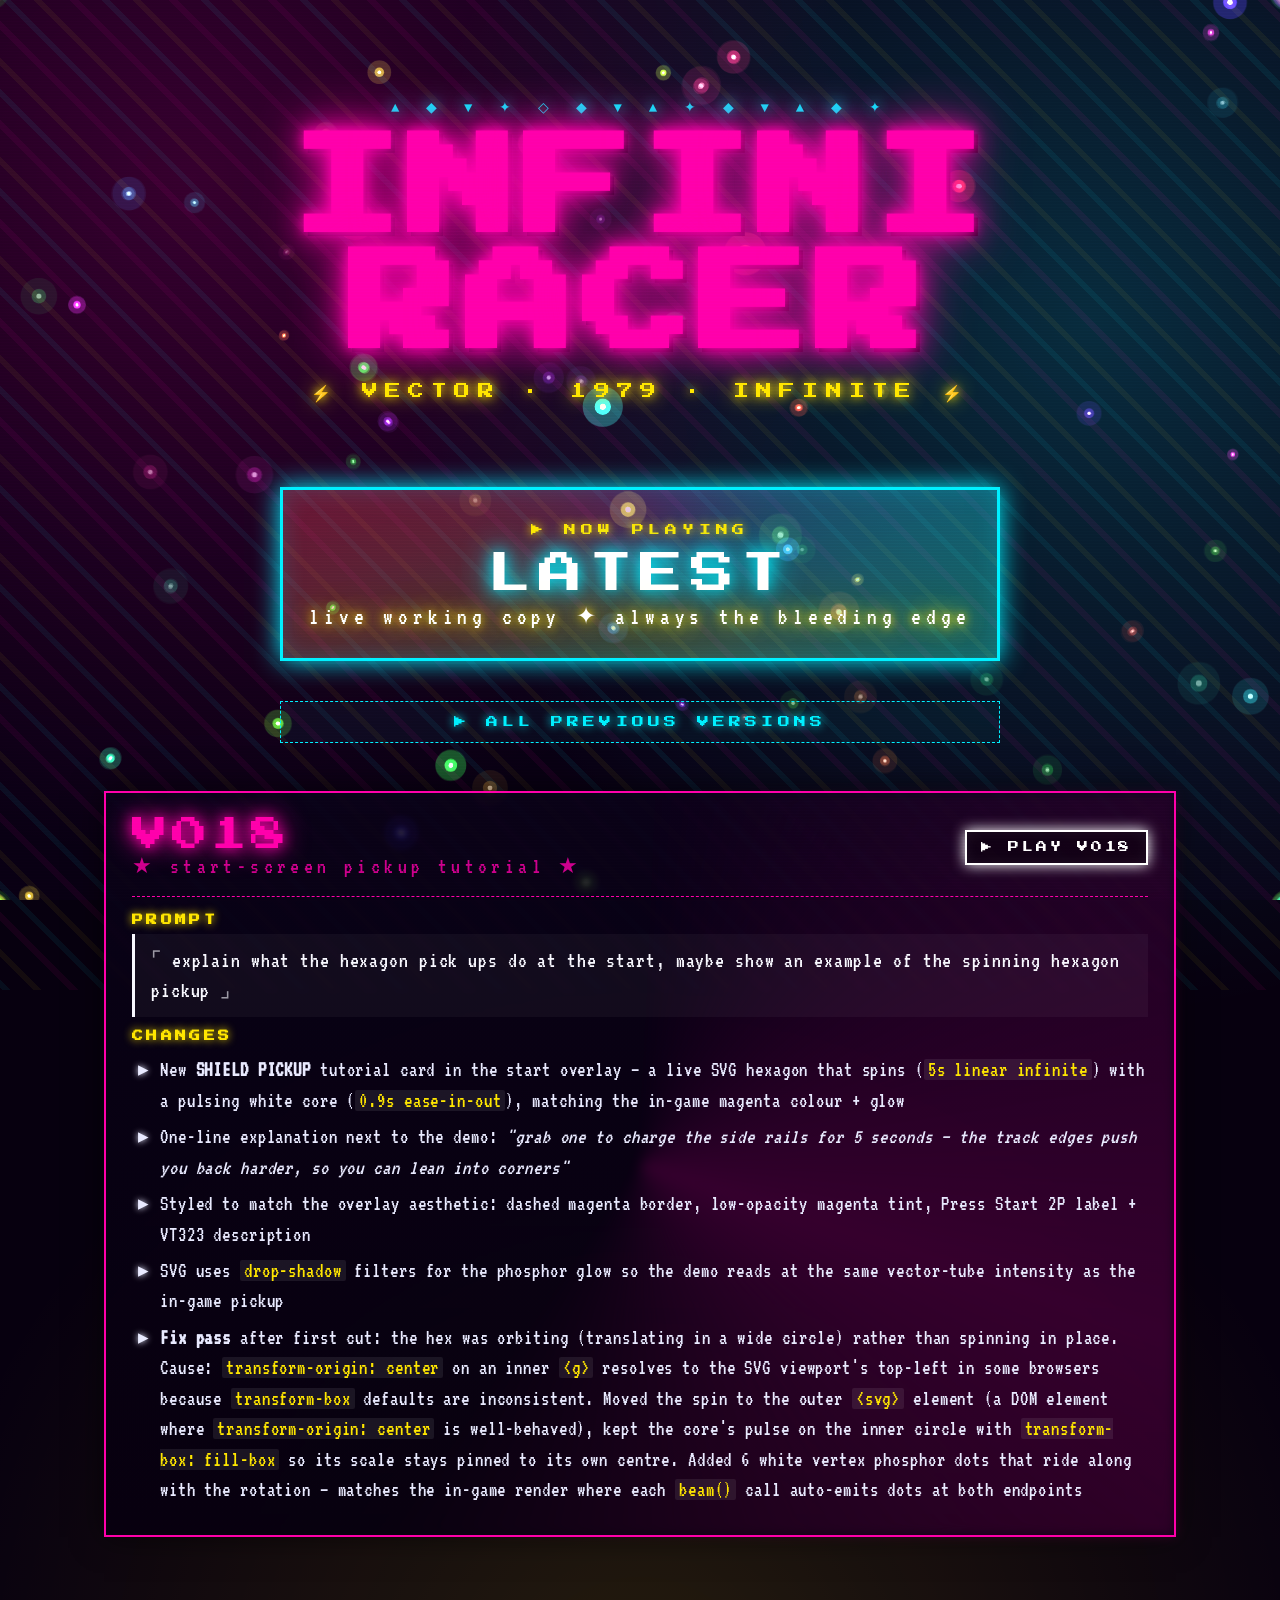
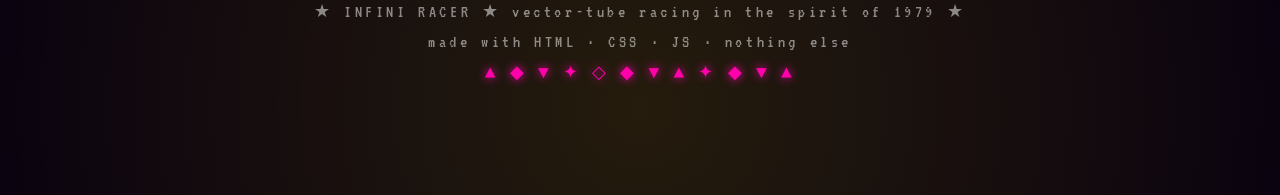
==== index.html @ 8b4a10e9 "v018: shield-pickup tutorial in the start overlay - New SHIELD PICKUP card sits between the controls" ====
<!doctype html>
<html lang="en">
<head>
  <meta charset="utf-8" />
  <meta name="viewport" content="width=device-width,initial-scale=1,viewport-fit=cover" />
  <title>INFINI RACER ✦ HOME</title>
  <link rel="preconnect" href="https://fonts.googleapis.com" />
  <link rel="preconnect" href="https://fonts.gstatic.com" crossorigin />
  <link href="https://fonts.googleapis.com/css2?family=Press+Start+2P&family=VT323&family=Major+Mono+Display&display=swap" rel="stylesheet" />
  <link rel="stylesheet" href="home.css" />
</head>
<body>
  <canvas id="psych"></canvas>

  <main>
    <header class="hero">
      <div class="glyphs">▲ ◆ ▼ ✦ ◇ ◆ ▼ ▲ ✦ ◆ ▼ ▲ ◆ ✦</div>
      <h1 class="title" aria-label="Infini Racer">
        <span class="word"><span style="--i:0">I</span><span style="--i:1">N</span><span style="--i:2">F</span><span style="--i:3">I</span><span style="--i:4">N</span><span style="--i:5">I</span></span>
        <span class="word"><span style="--i:6">R</span><span style="--i:7">A</span><span style="--i:8">C</span><span style="--i:9">E</span><span style="--i:10">R</span></span>
      </h1>
      <p class="subtitle">⚡ VECTOR · 1979 · INFINITE ⚡</p>
    </header>

    <a class="cta-latest" href="latest/">
      <span class="l-tag">▶ NOW PLAYING</span>
      <span class="l-name">LATEST</span>
      <span class="l-sub">live working copy ✦ always the bleeding edge</span>
    </a>

    <a class="all-versions-link" href="versions.html">▶ ALL PREVIOUS VERSIONS</a>

    <section class="versions">

      <!-- v018 (current) -->
      <article class="ver acc-1">
        <div class="ver-header">
          <div>
            <div class="ver-no">V018</div>
            <div class="ver-tag">★ start-screen pickup tutorial ★</div>
          </div>
          <a class="ver-play" href="v018/">▶ PLAY V018</a>
        </div>
        <div class="step">
          <h3>PROMPT</h3>
          <blockquote>explain what the hexagon pick ups do at the start, maybe show an example of the spinning hexagon pickup</blockquote>
          <h3>CHANGES</h3>
          <ul>
            <li>New <strong>SHIELD PICKUP</strong> tutorial card in the start overlay — a live SVG hexagon that spins (<code>5s linear infinite</code>) with a pulsing white core (<code>0.9s ease-in-out</code>), matching the in-game magenta colour + glow</li>
            <li>One-line explanation next to the demo: <em>"grab one to charge the side rails for 5 seconds — the track edges push you back harder, so you can lean into corners"</em></li>
            <li>Styled to match the overlay aesthetic: dashed magenta border, low-opacity magenta tint, Press Start 2P label + VT323 description</li>
            <li>SVG uses <code>drop-shadow</code> filters for the phosphor glow so the demo reads at the same vector-tube intensity as the in-game pickup</li>
            <li><strong>Fix pass</strong> after first cut: the hex was orbiting (translating in a wide circle) rather than spinning in place. Cause: <code>transform-origin: center</code> on an inner <code>&lt;g&gt;</code> resolves to the SVG viewport's top-left in some browsers because <code>transform-box</code> defaults are inconsistent. Moved the spin to the outer <code>&lt;svg&gt;</code> element (a DOM element where <code>transform-origin: center</code> is well-behaved), kept the core's pulse on the inner circle with <code>transform-box: fill-box</code> so its scale stays pinned to its own centre. Added 6 white vertex phosphor dots that ride along with the rotation — matches the in-game render where each <code>beam()</code> call auto-emits dots at both endpoints</li>
          </ul>
        </div>
      </article>

    </section>

    <footer>
      <div>★ INFINI RACER ★ vector-tube racing in the spirit of 1979 ★</div>
      <div>made with HTML &middot; CSS &middot; JS &middot; nothing else</div>
      <div class="neon">▲ ◆ ▼ ✦ ◇ ◆ ▼ ▲ ✦ ◆ ▼ ▲</div>
    </footer>
  </main>

  <script src="home.js" defer></script>
</body>
</html>
---- home.css ----
:root {
  --bg: #07000f;
  --paper: #0a0218;
  --hot1: #ff00aa;
  --hot2: #00f0ff;
  --hot3: #ffe600;
  --hot4: #6cff00;
  --hot5: #ff7700;
}
* { box-sizing: border-box; margin: 0; padding: 0; }
html, body {
  background: var(--bg);
  color: #fff;
  font-family: "VT323", "Courier New", monospace;
  font-size: 22px;
  letter-spacing: 0.04em;
  overflow-x: hidden;
  min-height: 100%;
}
body {
  background:
    radial-gradient(circle at 15% 10%, rgba(255, 0, 170, 0.18), transparent 35%),
    radial-gradient(circle at 85% 18%, rgba(0, 240, 255, 0.18), transparent 38%),
    radial-gradient(circle at 50% 95%, rgba(255, 230, 0, 0.12), transparent 40%),
    var(--bg);
}

/* ── animated psychedelic backdrop ───────────────────────────── */
canvas#psych {
  position: fixed; inset: 0;
  width: 100vw; height: 100vh;
  z-index: 0;
  pointer-events: none;
  mix-blend-mode: screen;
}

/* moving diagonal stripe overlay (Llamasoft-y stripe rave) */
body::before {
  content: "";
  position: fixed; inset: -10vh -10vw;
  pointer-events: none;
  z-index: 1;
  background: repeating-linear-gradient(
    45deg,
    rgba(255, 0, 170, 0.06) 0 6px,
    transparent 6px 22px,
    rgba(0, 240, 255, 0.06) 22px 28px,
    transparent 28px 44px,
    rgba(255, 230, 0, 0.05) 44px 50px,
    transparent 50px 70px
  );
  animation: scroll-stripes 16s linear infinite;
  mix-blend-mode: screen;
  filter: blur(0.4px);
}
/* CRT scanlines on top of everything (subtle) */
body::after {
  content: "";
  position: fixed; inset: 0;
  pointer-events: none;
  z-index: 90;
  background: repeating-linear-gradient(
    to bottom,
    rgba(255, 255, 255, 0.04) 0 1px,
    transparent 1px 3px
  );
  mix-blend-mode: overlay;
}

@keyframes scroll-stripes {
  from { transform: translate(0, 0); }
  to   { transform: translate(-220px, 220px); }
}

main {
  position: relative;
  z-index: 5;
  padding: 5vh 5vw 12vh;
  max-width: 1200px;
  margin: 0 auto;
}

/* ── HERO ────────────────────────────────────────────────────── */
.hero { text-align: center; padding: 6vh 0 4vh; position: relative; }

.glyphs {
  font-family: "Major Mono Display", monospace;
  letter-spacing: 0.6em;
  font-size: 14px;
  color: var(--hot2);
  text-shadow: 0 0 14px var(--hot2), 0 0 28px var(--hot2);
  animation: hue-cycle 6s linear infinite;
  margin-bottom: 18px;
}

h1.title {
  font-family: "Press Start 2P", monospace;
  font-size: clamp(34px, 9vw, 110px);
  line-height: 1.05;
  letter-spacing: 0.06em;
  margin: 0 auto;
}
/* Each word on its own line. */
h1.title .word {
  display: block;
}
h1.title span[style] {
  display: inline-block;
  color: var(--hot1);
  text-shadow:
    0 0 12px currentColor,
    0 0 28px currentColor,
    0 0 56px currentColor,
    4px 4px 0 #001;
  animation:
    hue-cycle 4s linear infinite,
    bob 1.6s ease-in-out infinite;
  animation-delay:
    calc(var(--i, 0) * -0.18s),
    calc(var(--i, 0) * -0.10s);
}

@keyframes hue-cycle {
  to { filter: hue-rotate(360deg); }
}
@keyframes bob {
  0%, 100% { transform: translateY(0) rotate(0); }
  50%      { transform: translateY(-8px) rotate(-1.2deg); }
}

.subtitle {
  margin-top: 18px;
  font-family: "Press Start 2P", monospace;
  font-size: clamp(11px, 1.6vw, 16px);
  letter-spacing: 0.45em;
  color: var(--hot3);
  text-shadow: 0 0 10px var(--hot3), 0 0 20px var(--hot3);
  animation: pulse 1.6s ease-in-out infinite;
}
@keyframes pulse {
  0%, 100% { opacity: 0.55; }
  50%      { opacity: 1; }
}

/* ── LATEST CTA ──────────────────────────────────────────────── */
.cta-latest {
  display: block;
  max-width: 720px;
  margin: 48px auto 40px;
  padding: 28px 24px;
  text-align: center;
  text-decoration: none;
  color: #fff;
  border: 3px solid var(--hot2);
  box-shadow:
    0 0 24px var(--hot2),
    inset 0 0 24px rgba(0, 240, 255, 0.18);
  background:
    linear-gradient(135deg, rgba(255, 0, 170, 0.18), rgba(0, 240, 255, 0.18));
  position: relative;
  overflow: hidden;
  transition: transform 0.18s ease;
}
.cta-latest:hover { transform: translateY(-3px) scale(1.01); }
.cta-latest::before {
  content: "";
  position: absolute; inset: -50%;
  background: conic-gradient(from 0deg,
    var(--hot1), var(--hot2), var(--hot3), var(--hot4), var(--hot5), var(--hot1));
  opacity: 0.20;
  filter: blur(40px);
  animation: spin 12s linear infinite;
  z-index: -1;
}
@keyframes spin { to { transform: rotate(360deg); } }
.cta-latest .l-tag {
  font-family: "Press Start 2P", monospace;
  font-size: 12px;
  letter-spacing: 0.4em;
  color: var(--hot3);
  text-shadow: 0 0 10px var(--hot3);
}
.cta-latest .l-name {
  display: block;
  font-family: "Press Start 2P", monospace;
  font-size: clamp(22px, 4vw, 44px);
  letter-spacing: 0.15em;
  margin: 12px 0 6px;
  color: #fff;
  text-shadow: 0 0 16px var(--hot2), 0 0 32px var(--hot2);
}
.cta-latest .l-sub {
  font-family: "VT323", monospace;
  font-size: 24px;
  color: #ffffff;
  text-shadow:
    0 0 10px var(--hot3),
    0 0 22px var(--hot3),
    0 0 36px rgba(255, 230, 0, 0.6);
  letter-spacing: 0.2em;
}

/* Secondary "all versions" / "back" link below the CTA. */
.all-versions-link {
  display: block;
  max-width: 720px;
  margin: 0 auto 48px;
  padding: 14px 18px;
  text-align: center;
  text-decoration: none;
  font-family: "Press Start 2P", monospace;
  font-size: 12px;
  letter-spacing: 0.35em;
  color: var(--hot2);
  border: 1px dashed currentColor;
  text-shadow: 0 0 10px currentColor;
  background: rgba(0, 240, 255, 0.04);
  transition: transform 0.18s ease, background 0.18s ease;
}
.all-versions-link:hover {
  transform: translateY(-2px);
  background: rgba(0, 240, 255, 0.10);
}

/* ── VERSIONS GRID ───────────────────────────────────────────── */
.versions {
  display: flex;
  flex-direction: column;
  gap: 28px;
}

article.ver {
  position: relative;
  padding: 24px 26px 26px;
  border: 2px solid;
  background: linear-gradient(180deg, rgba(10, 2, 24, 0.85), rgba(7, 0, 15, 0.92));
  backdrop-filter: blur(2px);
  box-shadow: 0 0 30px rgba(0, 0, 0, 0.6);
}
article.ver::before {
  content: "";
  position: absolute; inset: -2px;
  pointer-events: none;
  background: conic-gradient(from 0deg, transparent, currentColor, transparent 60%);
  opacity: 0.18;
  animation: spin 10s linear infinite;
  z-index: -1;
  filter: blur(6px);
}

.ver-header {
  display: flex;
  align-items: baseline;
  justify-content: space-between;
  gap: 20px;
  flex-wrap: wrap;
  padding-bottom: 18px;
  border-bottom: 1px dashed currentColor;
  margin-bottom: 18px;
}
.ver-no {
  font-family: "Press Start 2P", monospace;
  font-size: clamp(22px, 3.6vw, 36px);
  letter-spacing: 0.1em;
  text-shadow: 0 0 14px currentColor, 0 0 28px currentColor;
}
.ver-tag {
  font-family: "VT323", monospace;
  font-size: 22px;
  letter-spacing: 0.2em;
  opacity: 0.8;
}
.ver-play {
  font-family: "Press Start 2P", monospace;
  font-size: 11px;
  padding: 10px 14px;
  letter-spacing: 0.25em;
  text-decoration: none;
  color: #fff;
  border: 2px solid currentColor;
  background: rgba(0, 0, 0, 0.4);
  box-shadow: 0 0 14px currentColor, inset 0 0 14px rgba(255, 255, 255, 0.06);
  transition: transform 0.15s ease;
}
.ver-play:hover {
  transform: translate(-2px, -2px);
  background: rgba(255, 255, 255, 0.08);
}

.step h3 {
  font-family: "Press Start 2P", monospace;
  font-size: 11px;
  letter-spacing: 0.3em;
  margin: 14px 0 8px;
  color: var(--hot3);
  text-shadow: 0 0 8px var(--hot3);
}
.step blockquote {
  font-family: "VT323", monospace;
  font-size: 22px;
  line-height: 1.35;
  padding: 12px 16px;
  border-left: 3px solid currentColor;
  background: rgba(255, 255, 255, 0.04);
  color: #f8f8ff;
  white-space: pre-wrap;
}
.step blockquote::before { content: "⌜ "; opacity: 0.6; }
.step blockquote::after  { content: " ⌟"; opacity: 0.6; }

.step ul {
  margin-top: 10px;
  padding-left: 0;
  list-style: none;
}
.step ul li {
  font-family: "VT323", monospace;
  font-size: 21px;
  line-height: 1.45;
  padding: 3px 0 3px 28px;
  position: relative;
  color: #e9eaff;
}
.step ul li::before {
  content: "▸";
  position: absolute;
  left: 6px;
  color: currentColor;
  text-shadow: 0 0 6px currentColor;
}
.step ul li code {
  font-family: "VT323", monospace;
  background: rgba(255, 255, 255, 0.08);
  padding: 0 4px;
  border-radius: 2px;
  color: var(--hot3);
}

/* alternating accent palettes per card */
.acc-1 { color: var(--hot1); }
.acc-2 { color: var(--hot2); }
.acc-3 { color: var(--hot3); }
.acc-4 { color: var(--hot4); }
.acc-5 { color: var(--hot5); }

/* ── FOOTER ──────────────────────────────────────────────────── */
footer {
  margin-top: 60px;
  text-align: center;
  font-family: "VT323", monospace;
  font-size: 18px;
  color: rgba(255, 255, 255, 0.5);
  letter-spacing: 0.2em;
  line-height: 1.7;
}
footer .neon { color: var(--hot1); text-shadow: 0 0 10px var(--hot1); }
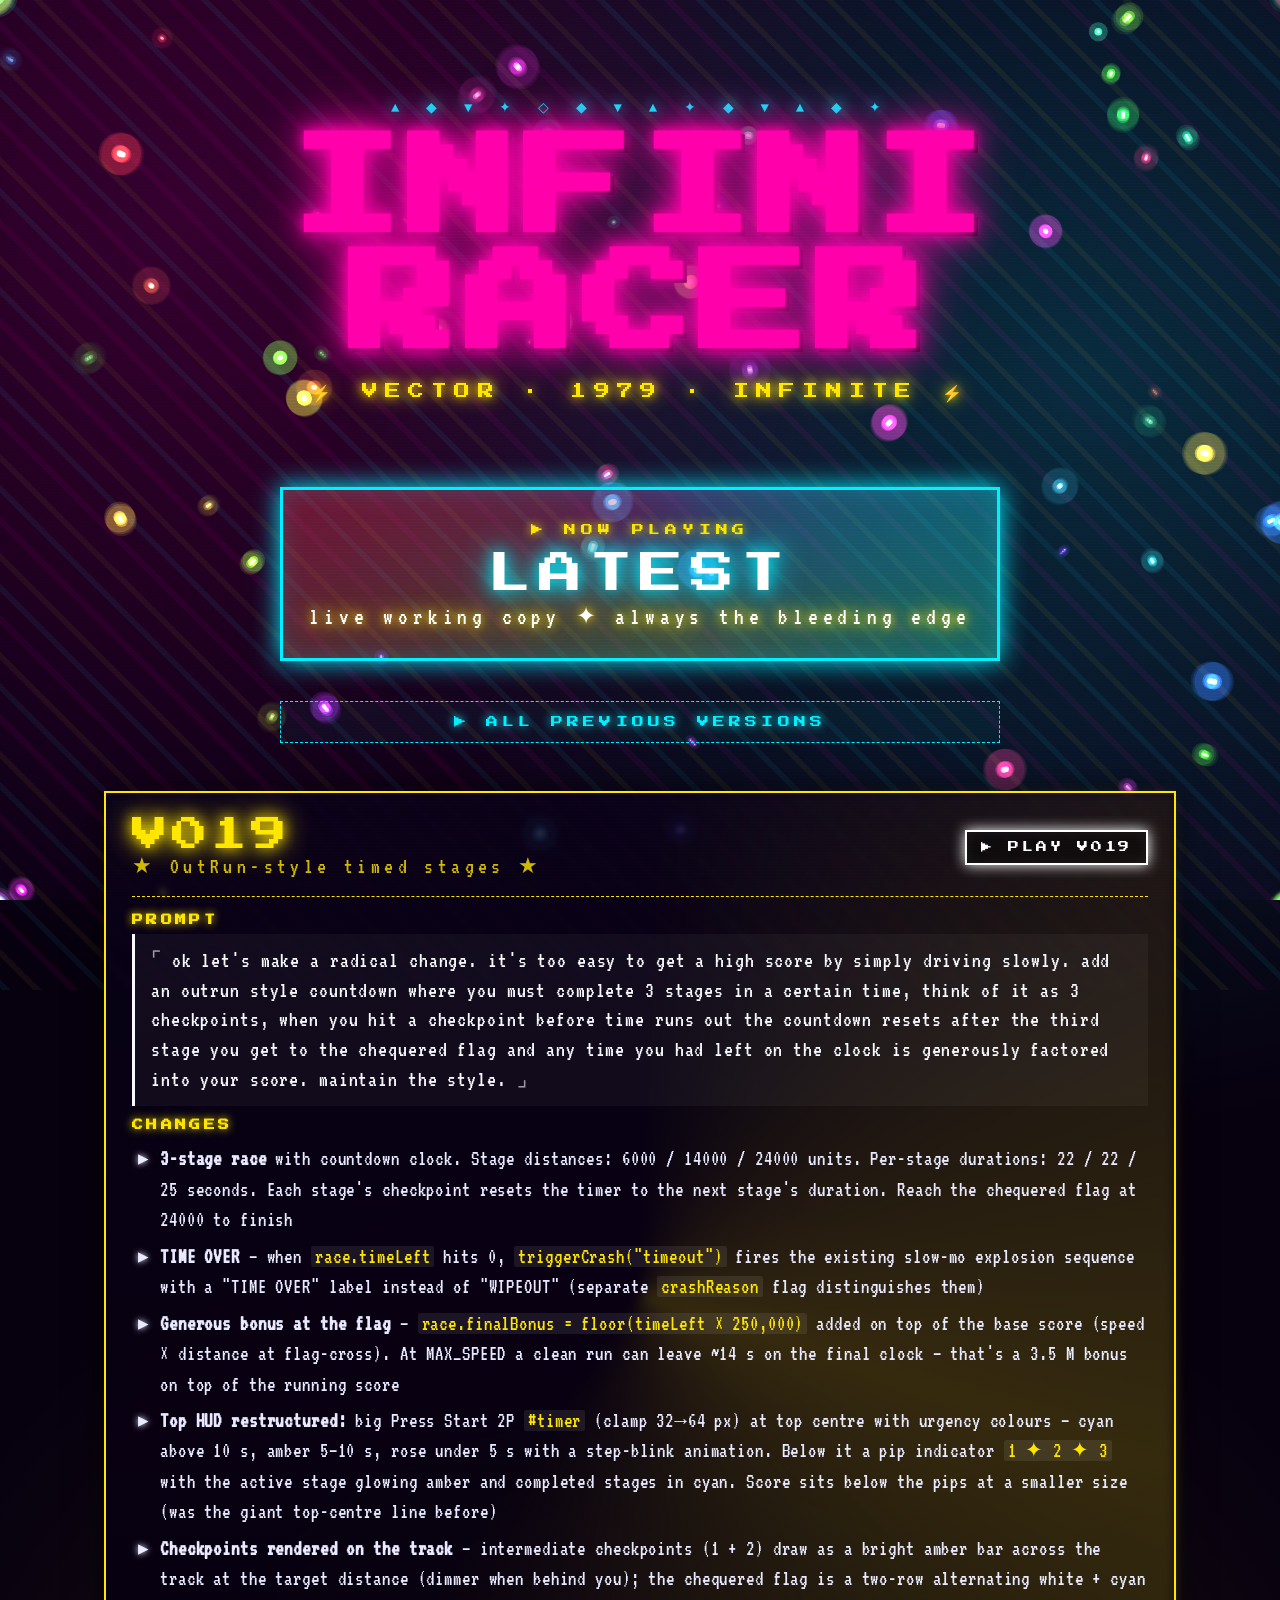
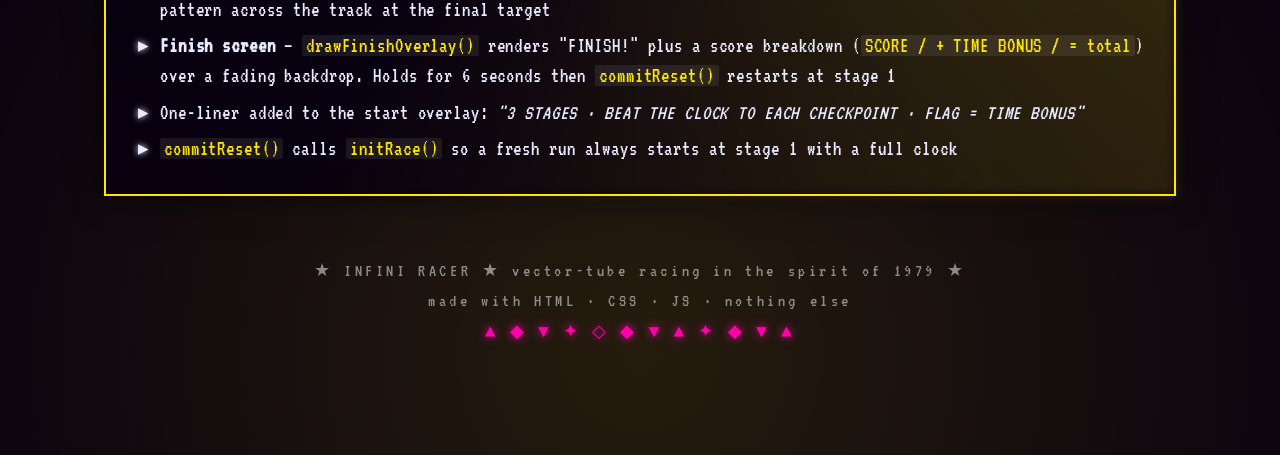
==== commit 17a3eb8f: "v019: OutRun-style 3-stage race with countdown + time bonus - 3-stage race. Stage distances 6000 / 1" ====
--- a/index.html
+++ b/index.html
@@ -32,25 +32,28 @@
 
     <section class="versions">
 
-      <!-- v018 (current) -->
-      <article class="ver acc-1">
+      <!-- v019 (current) -->
+      <article class="ver acc-3">
         <div class="ver-header">
           <div>
-            <div class="ver-no">V018</div>
-            <div class="ver-tag">★ start-screen pickup tutorial ★</div>
+            <div class="ver-no">V019</div>
+            <div class="ver-tag">★ OutRun-style timed stages ★</div>
           </div>
-          <a class="ver-play" href="v018/">▶ PLAY V018</a>
+          <a class="ver-play" href="v019/">▶ PLAY V019</a>
         </div>
         <div class="step">
           <h3>PROMPT</h3>
-          <blockquote>explain what the hexagon pick ups do at the start, maybe show an example of the spinning hexagon pickup</blockquote>
+          <blockquote>ok let's make a radical change. it's too easy to get a high score by simply driving slowly. add an outrun style countdown where you must complete 3 stages in a certain time, think of it as 3 checkpoints, when you hit a checkpoint before time runs out the countdown resets after the third stage you get to the chequered flag and any time you had left on the clock is generously factored into your score. maintain the style.</blockquote>
           <h3>CHANGES</h3>
           <ul>
-            <li>New <strong>SHIELD PICKUP</strong> tutorial card in the start overlay — a live SVG hexagon that spins (<code>5s linear infinite</code>) with a pulsing white core (<code>0.9s ease-in-out</code>), matching the in-game magenta colour + glow</li>
-            <li>One-line explanation next to the demo: <em>"grab one to charge the side rails for 5 seconds — the track edges push you back harder, so you can lean into corners"</em></li>
-            <li>Styled to match the overlay aesthetic: dashed magenta border, low-opacity magenta tint, Press Start 2P label + VT323 description</li>
-            <li>SVG uses <code>drop-shadow</code> filters for the phosphor glow so the demo reads at the same vector-tube intensity as the in-game pickup</li>
-            <li><strong>Fix pass</strong> after first cut: the hex was orbiting (translating in a wide circle) rather than spinning in place. Cause: <code>transform-origin: center</code> on an inner <code>&lt;g&gt;</code> resolves to the SVG viewport's top-left in some browsers because <code>transform-box</code> defaults are inconsistent. Moved the spin to the outer <code>&lt;svg&gt;</code> element (a DOM element where <code>transform-origin: center</code> is well-behaved), kept the core's pulse on the inner circle with <code>transform-box: fill-box</code> so its scale stays pinned to its own centre. Added 6 white vertex phosphor dots that ride along with the rotation — matches the in-game render where each <code>beam()</code> call auto-emits dots at both endpoints</li>
+            <li><strong>3-stage race</strong> with countdown clock. Stage distances: 6000 / 14000 / 24000 units. Per-stage durations: 22 / 22 / 25 seconds. Each stage's checkpoint resets the timer to the next stage's duration. Reach the chequered flag at 24000 to finish</li>
+            <li><strong>TIME OVER</strong> — when <code>race.timeLeft</code> hits 0, <code>triggerCrash("timeout")</code> fires the existing slow-mo explosion sequence with a "TIME OVER" label instead of "WIPEOUT" (separate <code>crashReason</code> flag distinguishes them)</li>
+            <li><strong>Generous bonus at the flag</strong> — <code>race.finalBonus = floor(timeLeft × 250,000)</code> added on top of the base score (speed × distance at flag-cross). At MAX_SPEED a clean run can leave ~14 s on the final clock — that's a 3.5 M bonus on top of the running score</li>
+            <li><strong>Top HUD restructured:</strong> big Press Start 2P <code>#timer</code> (clamp 32→64 px) at top centre with urgency colours — cyan above 10 s, amber 5–10 s, rose under 5 s with a step-blink animation. Below it a pip indicator <code>1 ✦ 2 ✦ 3</code> with the active stage glowing amber and completed stages in cyan. Score sits below the pips at a smaller size (was the giant top-centre line before)</li>
+            <li><strong>Checkpoints rendered on the track</strong> — intermediate checkpoints (1 + 2) draw as a bright amber bar across the track at the target distance (dimmer when behind you); the chequered flag is a two-row alternating white + cyan pattern across the track at the final target</li>
+            <li><strong>Finish screen</strong> — <code>drawFinishOverlay()</code> renders "FINISH!" plus a score breakdown (<code>SCORE / + TIME BONUS / = total</code>) over a fading backdrop. Holds for 6 seconds then <code>commitReset()</code> restarts at stage 1</li>
+            <li>One-liner added to the start overlay: <em>"3 STAGES · BEAT THE CLOCK TO EACH CHECKPOINT · FLAG = TIME BONUS"</em></li>
+            <li><code>commitReset()</code> calls <code>initRace()</code> so a fresh run always starts at stage 1 with a full clock</li>
           </ul>
         </div>
       </article>
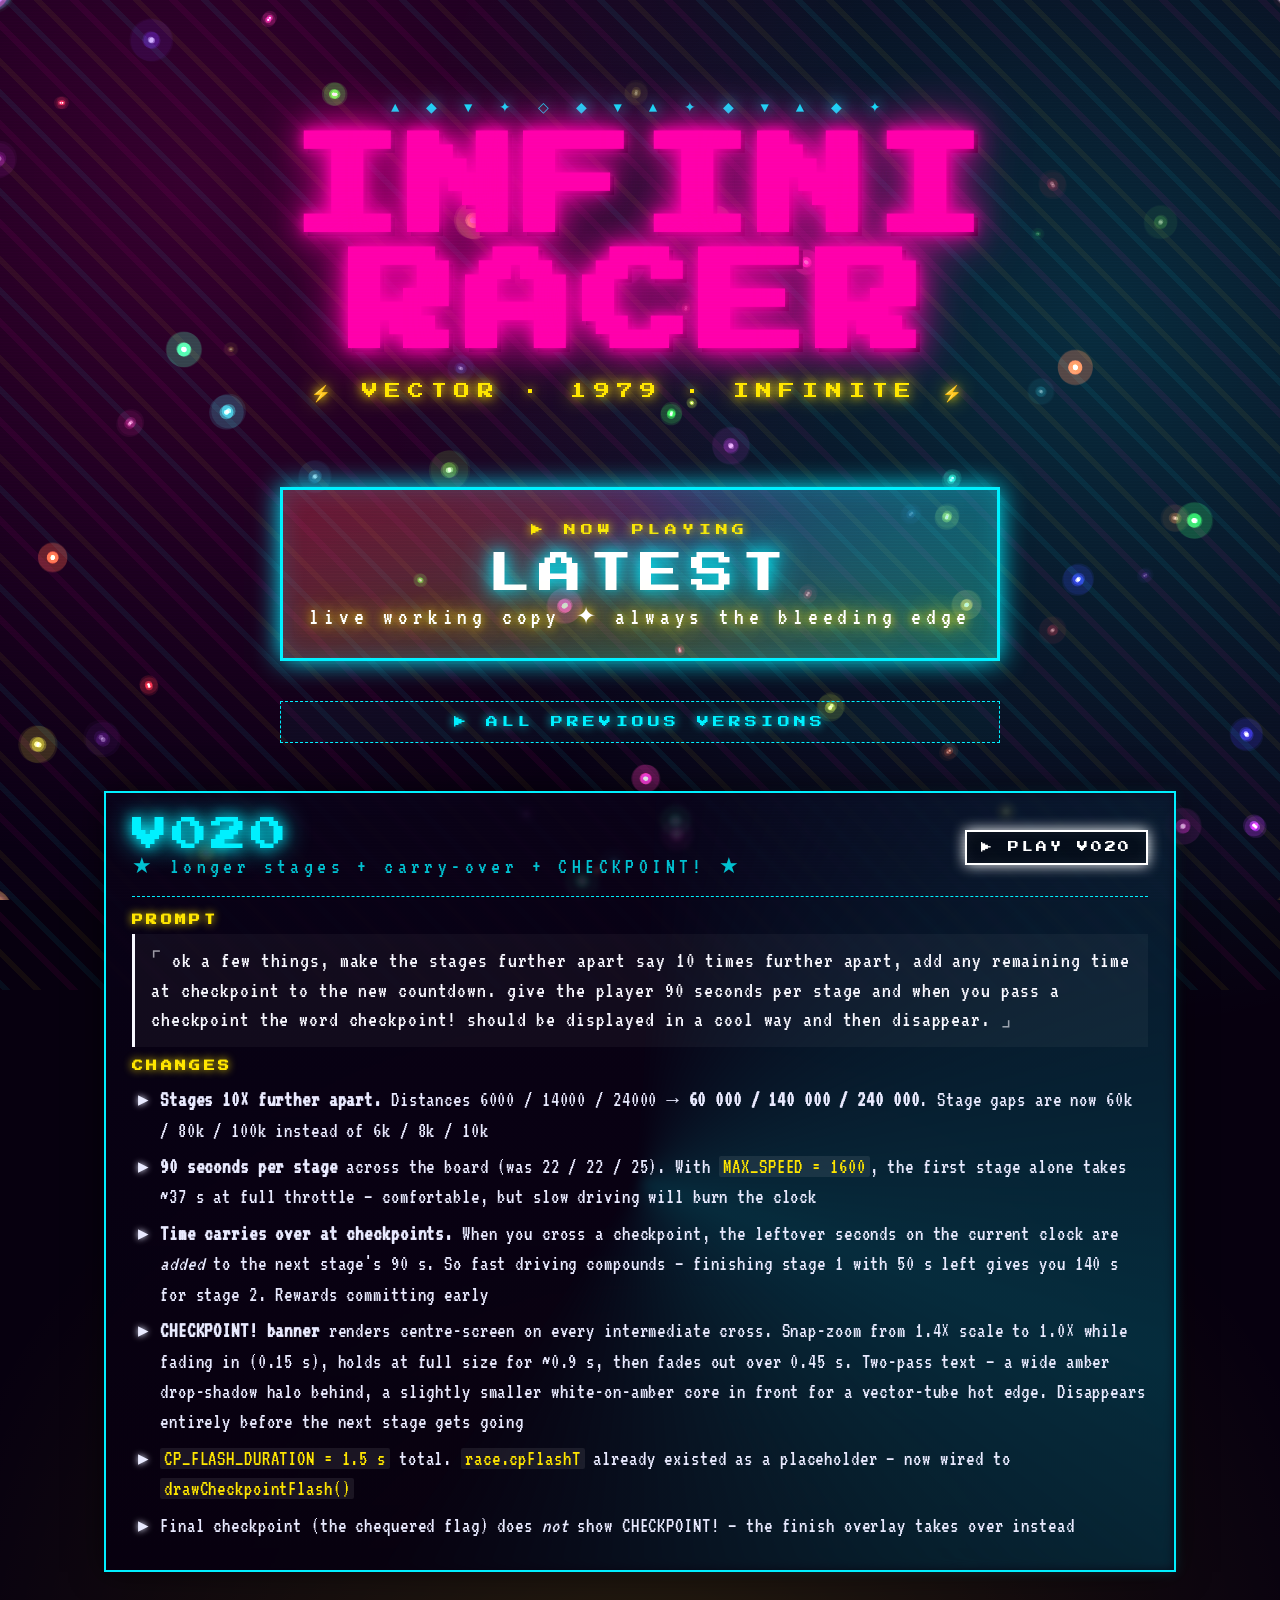
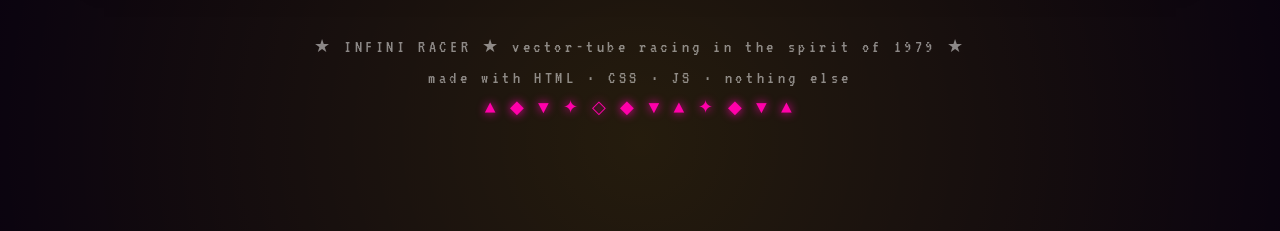
==== commit f62a8d80: "v020: longer stages + checkpoint carry-over + CHECKPOINT! banner - Stage distances 10x further apart" ====
--- a/index.html
+++ b/index.html
@@ -32,28 +32,26 @@
 
     <section class="versions">
 
-      <!-- v019 (current) -->
-      <article class="ver acc-3">
+      <!-- v020 (current) -->
+      <article class="ver acc-2">
         <div class="ver-header">
           <div>
-            <div class="ver-no">V019</div>
-            <div class="ver-tag">★ OutRun-style timed stages ★</div>
+            <div class="ver-no">V020</div>
+            <div class="ver-tag">★ longer stages + carry-over + CHECKPOINT! ★</div>
           </div>
-          <a class="ver-play" href="v019/">▶ PLAY V019</a>
+          <a class="ver-play" href="v020/">▶ PLAY V020</a>
         </div>
         <div class="step">
           <h3>PROMPT</h3>
-          <blockquote>ok let's make a radical change. it's too easy to get a high score by simply driving slowly. add an outrun style countdown where you must complete 3 stages in a certain time, think of it as 3 checkpoints, when you hit a checkpoint before time runs out the countdown resets after the third stage you get to the chequered flag and any time you had left on the clock is generously factored into your score. maintain the style.</blockquote>
+          <blockquote>ok a few things, make the stages further apart say 10 times further apart, add any remaining time at checkpoint to the new countdown. give the player 90 seconds per stage and when you pass a checkpoint the word checkpoint! should be displayed in a cool way and then disappear.</blockquote>
           <h3>CHANGES</h3>
           <ul>
-            <li><strong>3-stage race</strong> with countdown clock. Stage distances: 6000 / 14000 / 24000 units. Per-stage durations: 22 / 22 / 25 seconds. Each stage's checkpoint resets the timer to the next stage's duration. Reach the chequered flag at 24000 to finish</li>
-            <li><strong>TIME OVER</strong> — when <code>race.timeLeft</code> hits 0, <code>triggerCrash("timeout")</code> fires the existing slow-mo explosion sequence with a "TIME OVER" label instead of "WIPEOUT" (separate <code>crashReason</code> flag distinguishes them)</li>
-            <li><strong>Generous bonus at the flag</strong> — <code>race.finalBonus = floor(timeLeft × 250,000)</code> added on top of the base score (speed × distance at flag-cross). At MAX_SPEED a clean run can leave ~14 s on the final clock — that's a 3.5 M bonus on top of the running score</li>
-            <li><strong>Top HUD restructured:</strong> big Press Start 2P <code>#timer</code> (clamp 32→64 px) at top centre with urgency colours — cyan above 10 s, amber 5–10 s, rose under 5 s with a step-blink animation. Below it a pip indicator <code>1 ✦ 2 ✦ 3</code> with the active stage glowing amber and completed stages in cyan. Score sits below the pips at a smaller size (was the giant top-centre line before)</li>
-            <li><strong>Checkpoints rendered on the track</strong> — intermediate checkpoints (1 + 2) draw as a bright amber bar across the track at the target distance (dimmer when behind you); the chequered flag is a two-row alternating white + cyan pattern across the track at the final target</li>
-            <li><strong>Finish screen</strong> — <code>drawFinishOverlay()</code> renders "FINISH!" plus a score breakdown (<code>SCORE / + TIME BONUS / = total</code>) over a fading backdrop. Holds for 6 seconds then <code>commitReset()</code> restarts at stage 1</li>
-            <li>One-liner added to the start overlay: <em>"3 STAGES · BEAT THE CLOCK TO EACH CHECKPOINT · FLAG = TIME BONUS"</em></li>
-            <li><code>commitReset()</code> calls <code>initRace()</code> so a fresh run always starts at stage 1 with a full clock</li>
+            <li><strong>Stages 10× further apart.</strong> Distances 6000 / 14000 / 24000 → <strong>60 000 / 140 000 / 240 000</strong>. Stage gaps are now 60k / 80k / 100k instead of 6k / 8k / 10k</li>
+            <li><strong>90 seconds per stage</strong> across the board (was 22 / 22 / 25). With <code>MAX_SPEED = 1600</code>, the first stage alone takes ~37 s at full throttle — comfortable, but slow driving will burn the clock</li>
+            <li><strong>Time carries over at checkpoints.</strong> When you cross a checkpoint, the leftover seconds on the current clock are <em>added</em> to the next stage's 90 s. So fast driving compounds — finishing stage 1 with 50 s left gives you 140 s for stage 2. Rewards committing early</li>
+            <li><strong>CHECKPOINT! banner</strong> renders centre-screen on every intermediate cross. Snap-zoom from 1.4× scale to 1.0× while fading in (0.15 s), holds at full size for ~0.9 s, then fades out over 0.45 s. Two-pass text — a wide amber drop-shadow halo behind, a slightly smaller white-on-amber core in front for a vector-tube hot edge. Disappears entirely before the next stage gets going</li>
+            <li><code>CP_FLASH_DURATION = 1.5 s</code> total. <code>race.cpFlashT</code> already existed as a placeholder — now wired to <code>drawCheckpointFlash()</code></li>
+            <li>Final checkpoint (the chequered flag) does <em>not</em> show CHECKPOINT! — the finish overlay takes over instead</li>
           </ul>
         </div>
       </article>
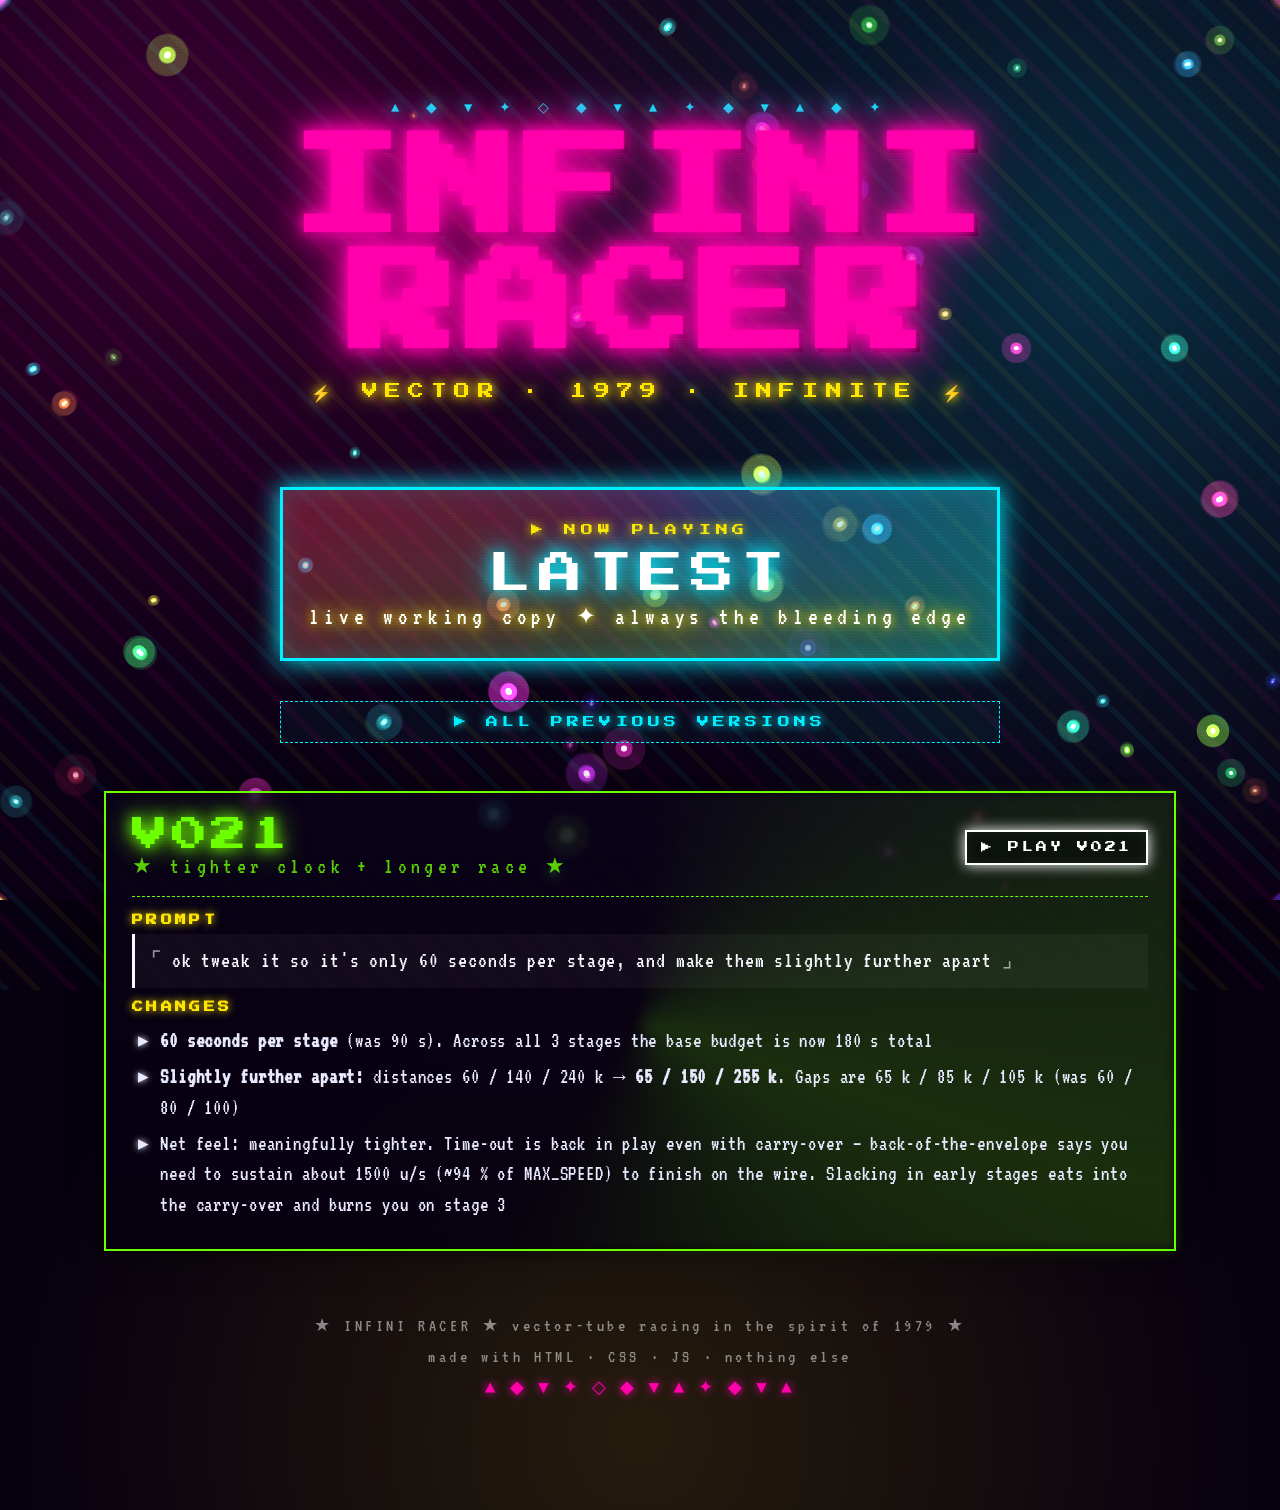
==== commit 1aa49c2b: "v021: tighter clock (60s/stage) + slightly longer race - Per-stage duration 90s -> 60s. Base budget " ====
--- a/index.html
+++ b/index.html
@@ -32,26 +32,23 @@
 
     <section class="versions">
 
-      <!-- v020 (current) -->
-      <article class="ver acc-2">
+      <!-- v021 (current) -->
+      <article class="ver acc-4">
         <div class="ver-header">
           <div>
-            <div class="ver-no">V020</div>
-            <div class="ver-tag">★ longer stages + carry-over + CHECKPOINT! ★</div>
+            <div class="ver-no">V021</div>
+            <div class="ver-tag">★ tighter clock + longer race ★</div>
           </div>
-          <a class="ver-play" href="v020/">▶ PLAY V020</a>
+          <a class="ver-play" href="v021/">▶ PLAY V021</a>
         </div>
         <div class="step">
           <h3>PROMPT</h3>
-          <blockquote>ok a few things, make the stages further apart say 10 times further apart, add any remaining time at checkpoint to the new countdown. give the player 90 seconds per stage and when you pass a checkpoint the word checkpoint! should be displayed in a cool way and then disappear.</blockquote>
+          <blockquote>ok tweak it so it's only 60 seconds per stage, and make them slightly further apart</blockquote>
           <h3>CHANGES</h3>
           <ul>
-            <li><strong>Stages 10× further apart.</strong> Distances 6000 / 14000 / 24000 → <strong>60 000 / 140 000 / 240 000</strong>. Stage gaps are now 60k / 80k / 100k instead of 6k / 8k / 10k</li>
-            <li><strong>90 seconds per stage</strong> across the board (was 22 / 22 / 25). With <code>MAX_SPEED = 1600</code>, the first stage alone takes ~37 s at full throttle — comfortable, but slow driving will burn the clock</li>
-            <li><strong>Time carries over at checkpoints.</strong> When you cross a checkpoint, the leftover seconds on the current clock are <em>added</em> to the next stage's 90 s. So fast driving compounds — finishing stage 1 with 50 s left gives you 140 s for stage 2. Rewards committing early</li>
-            <li><strong>CHECKPOINT! banner</strong> renders centre-screen on every intermediate cross. Snap-zoom from 1.4× scale to 1.0× while fading in (0.15 s), holds at full size for ~0.9 s, then fades out over 0.45 s. Two-pass text — a wide amber drop-shadow halo behind, a slightly smaller white-on-amber core in front for a vector-tube hot edge. Disappears entirely before the next stage gets going</li>
-            <li><code>CP_FLASH_DURATION = 1.5 s</code> total. <code>race.cpFlashT</code> already existed as a placeholder — now wired to <code>drawCheckpointFlash()</code></li>
-            <li>Final checkpoint (the chequered flag) does <em>not</em> show CHECKPOINT! — the finish overlay takes over instead</li>
+            <li><strong>60 seconds per stage</strong> (was 90 s). Across all 3 stages the base budget is now 180 s total</li>
+            <li><strong>Slightly further apart:</strong> distances 60 / 140 / 240 k → <strong>65 / 150 / 255 k</strong>. Gaps are 65 k / 85 k / 105 k (was 60 / 80 / 100)</li>
+            <li>Net feel: meaningfully tighter. Time-out is back in play even with carry-over — back-of-the-envelope says you need to sustain about 1500 u/s (~94 % of MAX_SPEED) to finish on the wire. Slacking in early stages eats into the carry-over and burns you on stage 3</li>
           </ul>
         </div>
       </article>
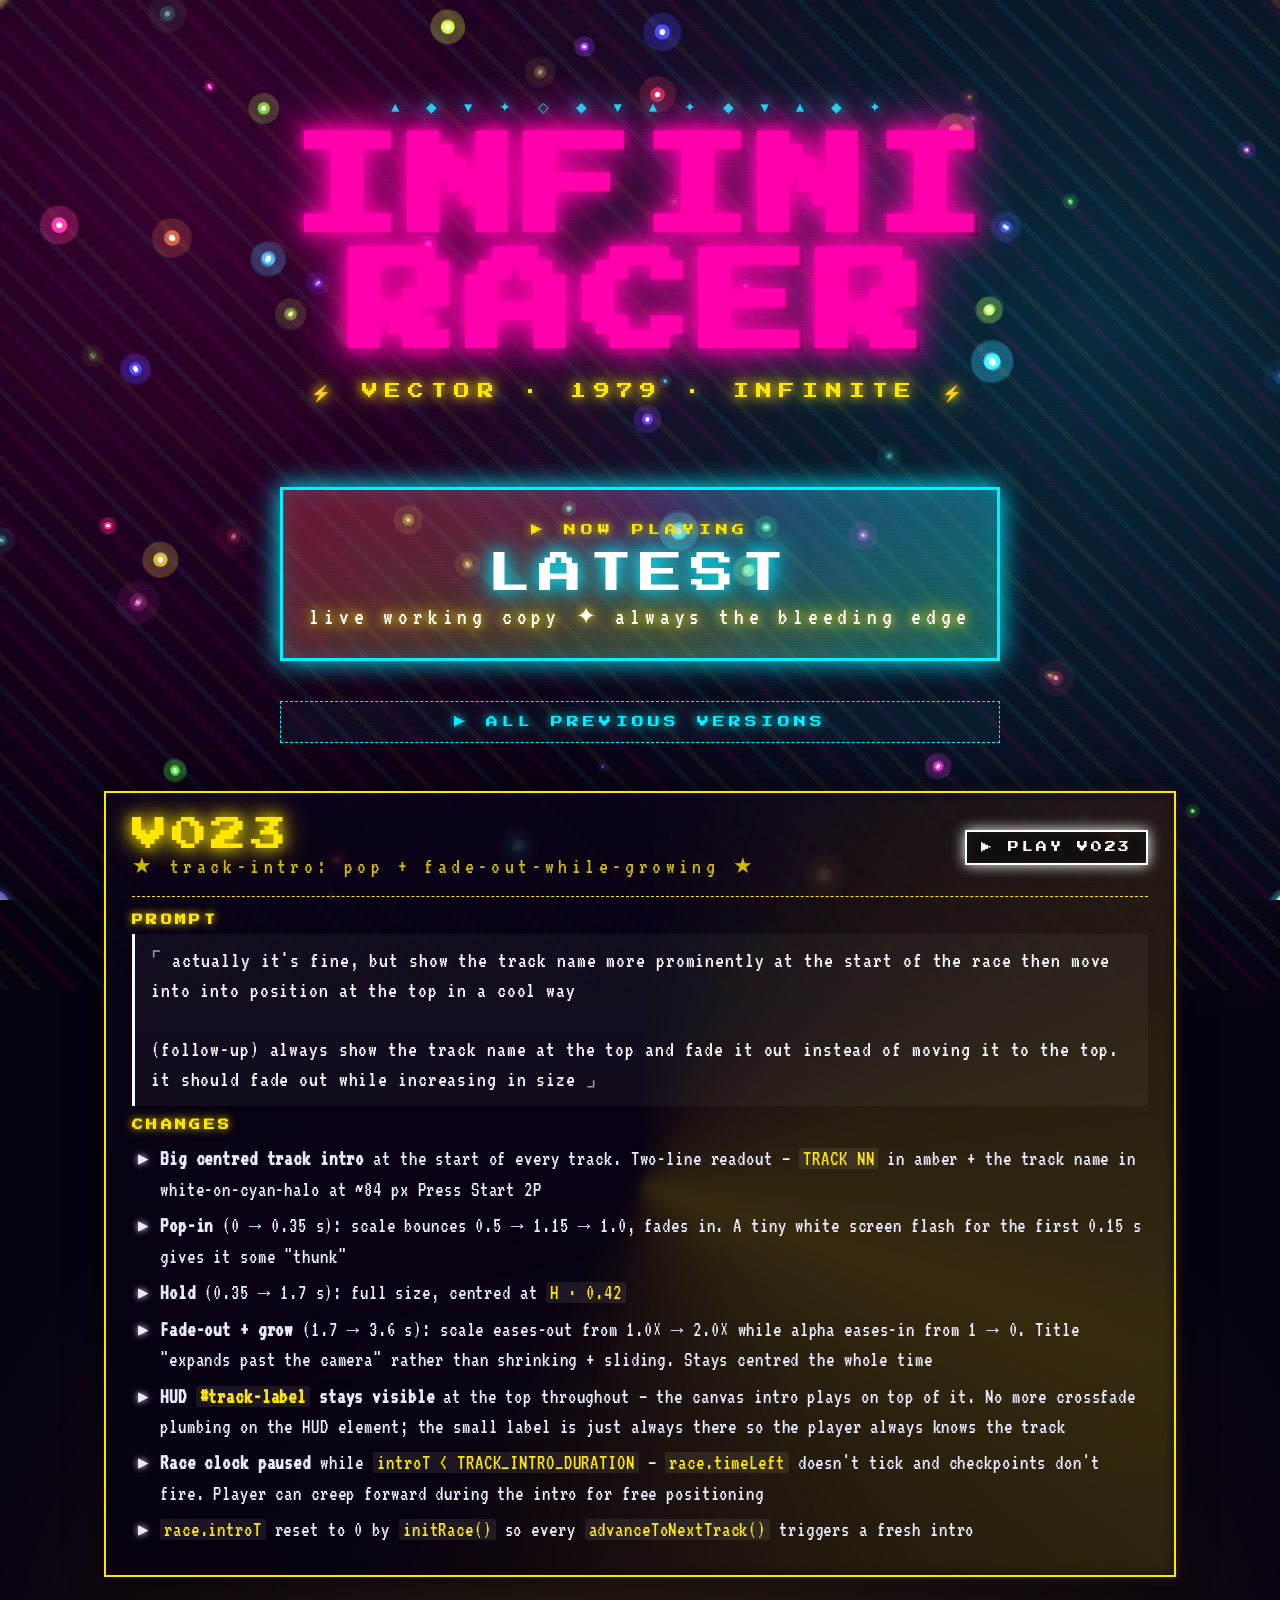
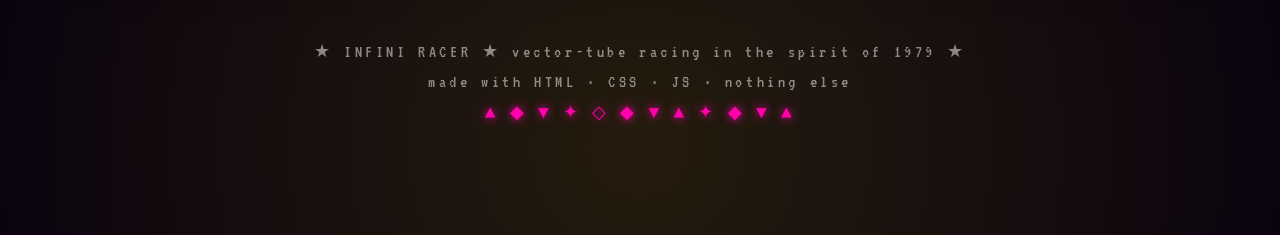
==== commit d908475f: "v022 + v023: multi-track campaign + big track-intro animation v022: track progression with named tra" ====
--- a/index.html
+++ b/index.html
@@ -32,23 +32,29 @@
 
     <section class="versions">
 
-      <!-- v021 (current) -->
-      <article class="ver acc-4">
+      <!-- v023 (current) -->
+      <article class="ver acc-3">
         <div class="ver-header">
           <div>
-            <div class="ver-no">V021</div>
-            <div class="ver-tag">★ tighter clock + longer race ★</div>
+            <div class="ver-no">V023</div>
+            <div class="ver-tag">★ track-intro: pop + fade-out-while-growing ★</div>
           </div>
-          <a class="ver-play" href="v021/">▶ PLAY V021</a>
+          <a class="ver-play" href="v023/">▶ PLAY V023</a>
         </div>
         <div class="step">
           <h3>PROMPT</h3>
-          <blockquote>ok tweak it so it's only 60 seconds per stage, and make them slightly further apart</blockquote>
+          <blockquote>actually it's fine, but show the track name more prominently at the start of the race then move into into position at the top in a cool way
+
+(follow-up) always show the track name at the top and fade it out instead of moving it to the top. it should fade out while increasing in size</blockquote>
           <h3>CHANGES</h3>
           <ul>
-            <li><strong>60 seconds per stage</strong> (was 90 s). Across all 3 stages the base budget is now 180 s total</li>
-            <li><strong>Slightly further apart:</strong> distances 60 / 140 / 240 k → <strong>65 / 150 / 255 k</strong>. Gaps are 65 k / 85 k / 105 k (was 60 / 80 / 100)</li>
-            <li>Net feel: meaningfully tighter. Time-out is back in play even with carry-over — back-of-the-envelope says you need to sustain about 1500 u/s (~94 % of MAX_SPEED) to finish on the wire. Slacking in early stages eats into the carry-over and burns you on stage 3</li>
+            <li><strong>Big centred track intro</strong> at the start of every track. Two-line readout — <code>TRACK NN</code> in amber + the track name in white-on-cyan-halo at ~84 px Press Start 2P</li>
+            <li><strong>Pop-in</strong> (0 → 0.35 s): scale bounces 0.5 → 1.15 → 1.0, fades in. A tiny white screen flash for the first 0.15 s gives it some "thunk"</li>
+            <li><strong>Hold</strong> (0.35 → 1.7 s): full size, centred at <code>H · 0.42</code></li>
+            <li><strong>Fade-out + grow</strong> (1.7 → 3.6 s): scale eases-out from 1.0× → 2.0× while alpha eases-in from 1 → 0. Title "expands past the camera" rather than shrinking + sliding. Stays centred the whole time</li>
+            <li><strong>HUD <code>#track-label</code> stays visible</strong> at the top throughout — the canvas intro plays on top of it. No more crossfade plumbing on the HUD element; the small label is just always there so the player always knows the track</li>
+            <li><strong>Race clock paused</strong> while <code>introT &lt; TRACK_INTRO_DURATION</code> — <code>race.timeLeft</code> doesn't tick and checkpoints don't fire. Player can creep forward during the intro for free positioning</li>
+            <li><code>race.introT</code> reset to 0 by <code>initRace()</code> so every <code>advanceToNextTrack()</code> triggers a fresh intro</li>
           </ul>
         </div>
       </article>
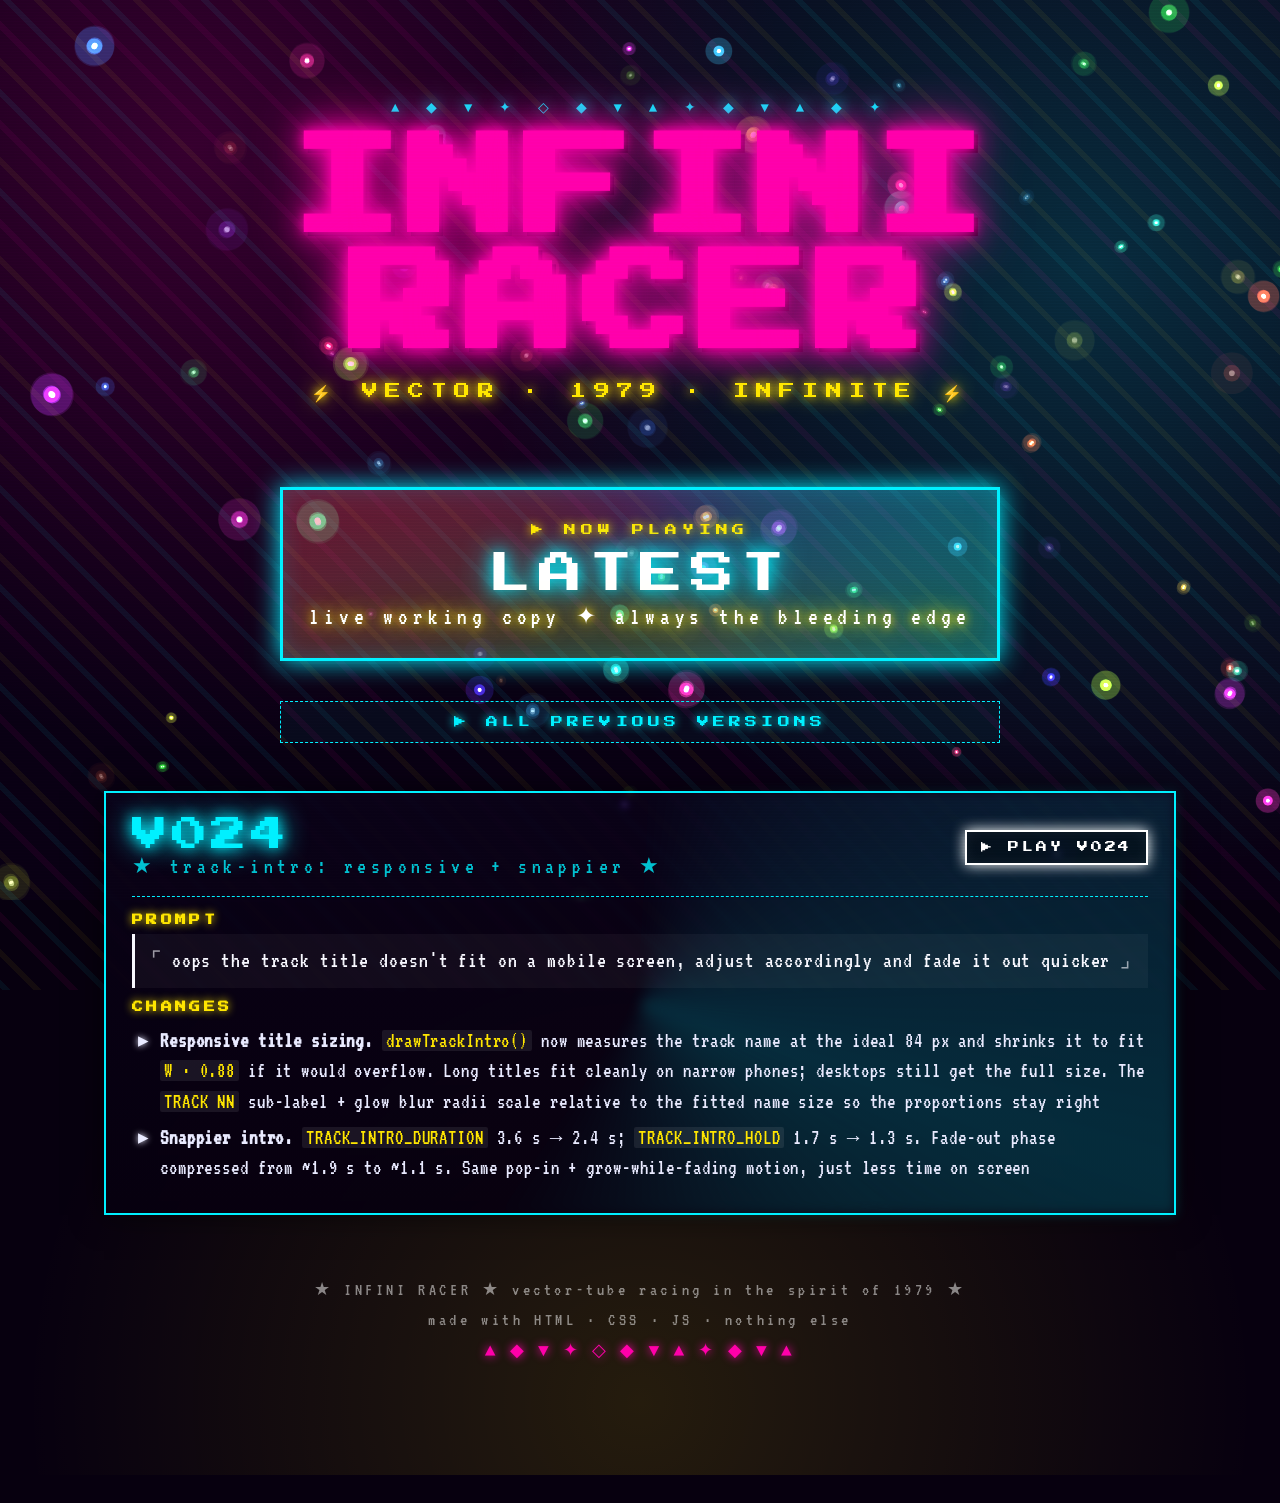
==== commit 813ea554: "v024: responsive track-intro title + snappier fade - drawTrackIntro() measures the track name at the" ====
--- a/index.html
+++ b/index.html
@@ -32,29 +32,22 @@
 
     <section class="versions">
 
-      <!-- v023 (current) -->
-      <article class="ver acc-3">
+      <!-- v024 (current) -->
+      <article class="ver acc-2">
         <div class="ver-header">
           <div>
-            <div class="ver-no">V023</div>
-            <div class="ver-tag">★ track-intro: pop + fade-out-while-growing ★</div>
+            <div class="ver-no">V024</div>
+            <div class="ver-tag">★ track-intro: responsive + snappier ★</div>
           </div>
-          <a class="ver-play" href="v023/">▶ PLAY V023</a>
+          <a class="ver-play" href="v024/">▶ PLAY V024</a>
         </div>
         <div class="step">
           <h3>PROMPT</h3>
-          <blockquote>actually it's fine, but show the track name more prominently at the start of the race then move into into position at the top in a cool way
-
-(follow-up) always show the track name at the top and fade it out instead of moving it to the top. it should fade out while increasing in size</blockquote>
+          <blockquote>oops the track title doesn't fit on a mobile screen, adjust accordingly and fade it out quicker</blockquote>
           <h3>CHANGES</h3>
           <ul>
-            <li><strong>Big centred track intro</strong> at the start of every track. Two-line readout — <code>TRACK NN</code> in amber + the track name in white-on-cyan-halo at ~84 px Press Start 2P</li>
-            <li><strong>Pop-in</strong> (0 → 0.35 s): scale bounces 0.5 → 1.15 → 1.0, fades in. A tiny white screen flash for the first 0.15 s gives it some "thunk"</li>
-            <li><strong>Hold</strong> (0.35 → 1.7 s): full size, centred at <code>H · 0.42</code></li>
-            <li><strong>Fade-out + grow</strong> (1.7 → 3.6 s): scale eases-out from 1.0× → 2.0× while alpha eases-in from 1 → 0. Title "expands past the camera" rather than shrinking + sliding. Stays centred the whole time</li>
-            <li><strong>HUD <code>#track-label</code> stays visible</strong> at the top throughout — the canvas intro plays on top of it. No more crossfade plumbing on the HUD element; the small label is just always there so the player always knows the track</li>
-            <li><strong>Race clock paused</strong> while <code>introT &lt; TRACK_INTRO_DURATION</code> — <code>race.timeLeft</code> doesn't tick and checkpoints don't fire. Player can creep forward during the intro for free positioning</li>
-            <li><code>race.introT</code> reset to 0 by <code>initRace()</code> so every <code>advanceToNextTrack()</code> triggers a fresh intro</li>
+            <li><strong>Responsive title sizing.</strong> <code>drawTrackIntro()</code> now measures the track name at the ideal 84 px and shrinks it to fit <code>W · 0.88</code> if it would overflow. Long titles fit cleanly on narrow phones; desktops still get the full size. The <code>TRACK NN</code> sub-label + glow blur radii scale relative to the fitted name size so the proportions stay right</li>
+            <li><strong>Snappier intro.</strong> <code>TRACK_INTRO_DURATION</code> 3.6 s → 2.4 s; <code>TRACK_INTRO_HOLD</code> 1.7 s → 1.3 s. Fade-out phase compressed from ~1.9 s to ~1.1 s. Same pop-in + grow-while-fading motion, just less time on screen</li>
           </ul>
         </div>
       </article>
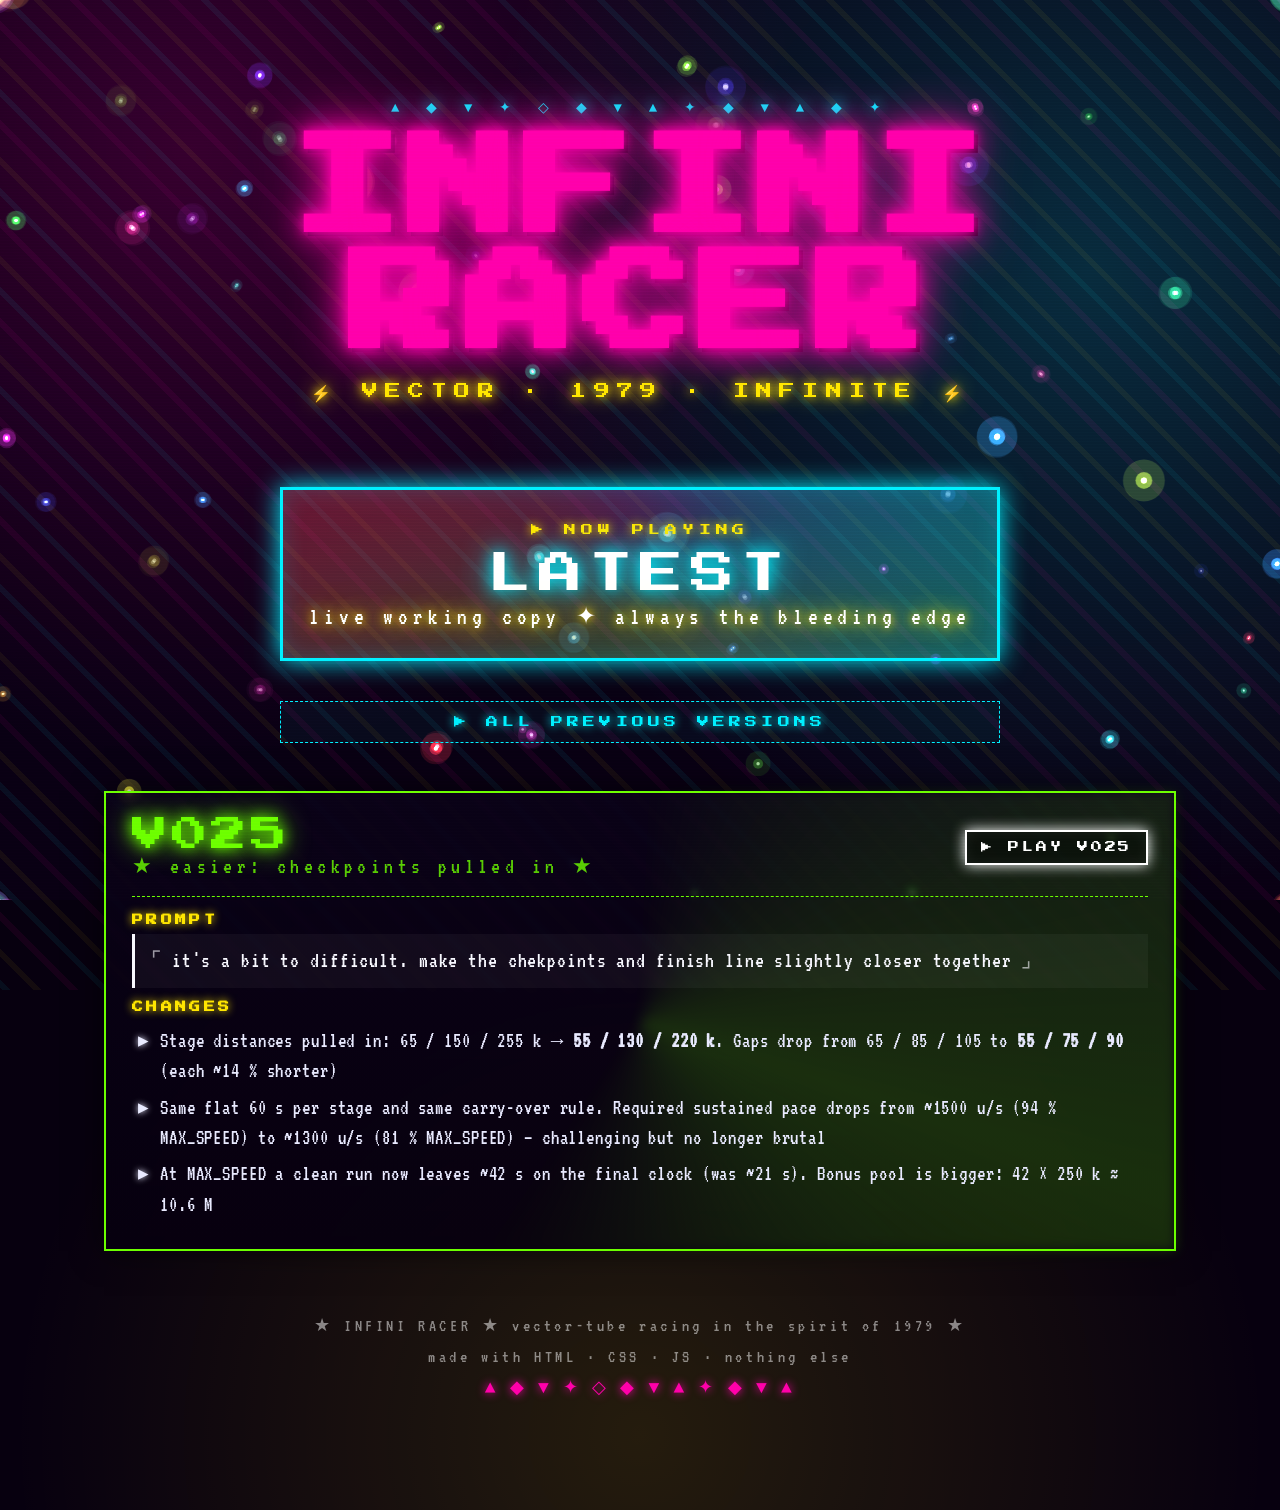
==== commit 7a6f1698: "v025: easier — checkpoints + flag pulled closer - Stage distances 65 / 150 / 255 k -> 55 / 130 / 220" ====
--- a/index.html
+++ b/index.html
@@ -32,22 +32,23 @@
 
     <section class="versions">
 
-      <!-- v024 (current) -->
-      <article class="ver acc-2">
+      <!-- v025 (current) -->
+      <article class="ver acc-4">
         <div class="ver-header">
           <div>
-            <div class="ver-no">V024</div>
-            <div class="ver-tag">★ track-intro: responsive + snappier ★</div>
+            <div class="ver-no">V025</div>
+            <div class="ver-tag">★ easier: checkpoints pulled in ★</div>
           </div>
-          <a class="ver-play" href="v024/">▶ PLAY V024</a>
+          <a class="ver-play" href="v025/">▶ PLAY V025</a>
         </div>
         <div class="step">
           <h3>PROMPT</h3>
-          <blockquote>oops the track title doesn't fit on a mobile screen, adjust accordingly and fade it out quicker</blockquote>
+          <blockquote>it's a bit to difficult. make the chekpoints and finish line slightly closer together</blockquote>
           <h3>CHANGES</h3>
           <ul>
-            <li><strong>Responsive title sizing.</strong> <code>drawTrackIntro()</code> now measures the track name at the ideal 84 px and shrinks it to fit <code>W · 0.88</code> if it would overflow. Long titles fit cleanly on narrow phones; desktops still get the full size. The <code>TRACK NN</code> sub-label + glow blur radii scale relative to the fitted name size so the proportions stay right</li>
-            <li><strong>Snappier intro.</strong> <code>TRACK_INTRO_DURATION</code> 3.6 s → 2.4 s; <code>TRACK_INTRO_HOLD</code> 1.7 s → 1.3 s. Fade-out phase compressed from ~1.9 s to ~1.1 s. Same pop-in + grow-while-fading motion, just less time on screen</li>
+            <li>Stage distances pulled in: 65 / 150 / 255 k → <strong>55 / 130 / 220 k</strong>. Gaps drop from 65 / 85 / 105 to <strong>55 / 75 / 90</strong> (each ~14 % shorter)</li>
+            <li>Same flat 60 s per stage and same carry-over rule. Required sustained pace drops from ~1500 u/s (94 % MAX_SPEED) to ~1300 u/s (81 % MAX_SPEED) — challenging but no longer brutal</li>
+            <li>At MAX_SPEED a clean run now leaves ~42 s on the final clock (was ~21 s). Bonus pool is bigger: 42 × 250 k ≈ 10.6 M</li>
           </ul>
         </div>
       </article>
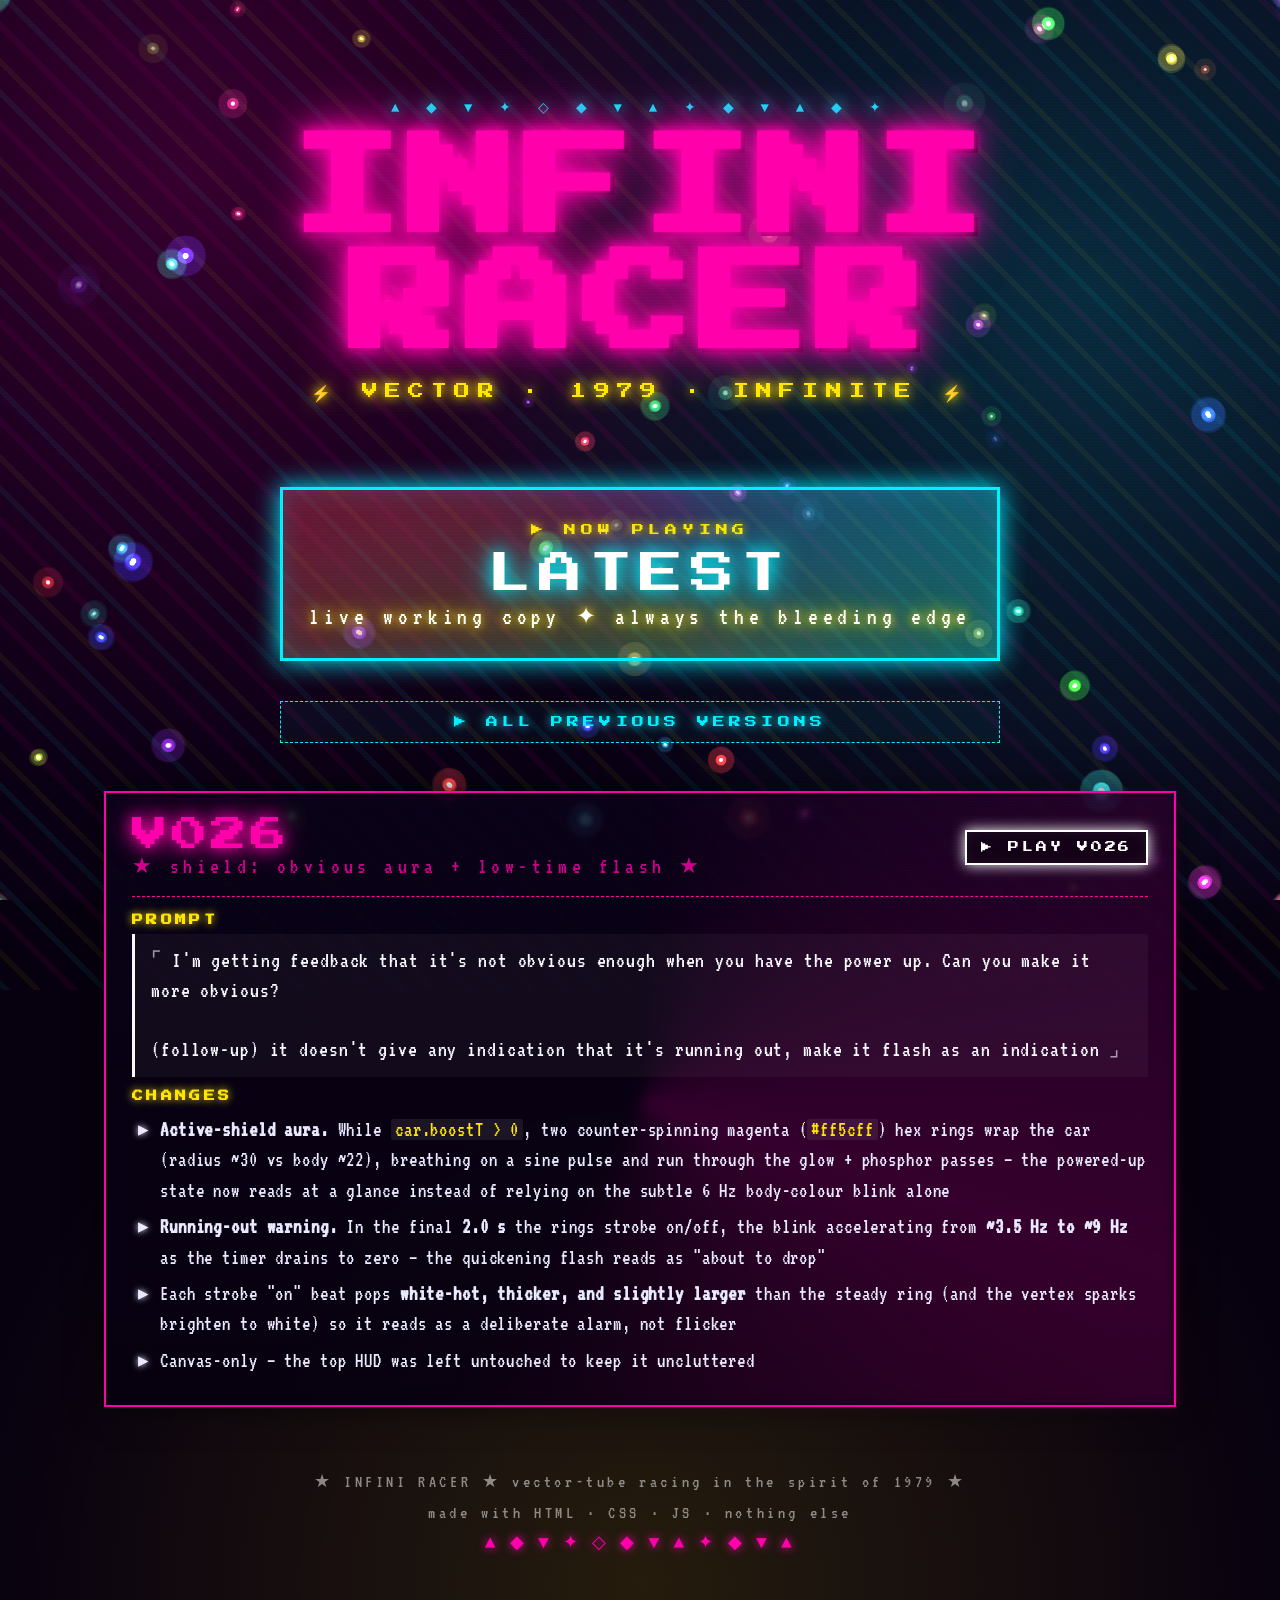
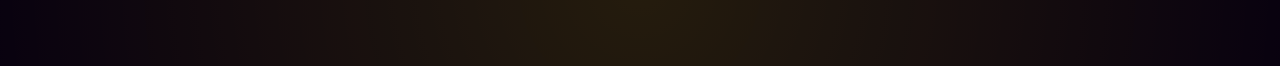
==== commit 60dbd496: "v026: shield — obvious magenta aura + low-time flash Make the active power-up unmistakable. While th" ====
--- a/index.html
+++ b/index.html
@@ -32,23 +32,26 @@
 
     <section class="versions">
 
-      <!-- v025 (current) -->
-      <article class="ver acc-4">
+      <!-- v026 (current) -->
+      <article class="ver acc-1">
         <div class="ver-header">
           <div>
-            <div class="ver-no">V025</div>
-            <div class="ver-tag">★ easier: checkpoints pulled in ★</div>
+            <div class="ver-no">V026</div>
+            <div class="ver-tag">★ shield: obvious aura + low-time flash ★</div>
           </div>
-          <a class="ver-play" href="v025/">▶ PLAY V025</a>
+          <a class="ver-play" href="v026/">▶ PLAY V026</a>
         </div>
         <div class="step">
           <h3>PROMPT</h3>
-          <blockquote>it's a bit to difficult. make the chekpoints and finish line slightly closer together</blockquote>
+          <blockquote>I'm getting feedback that it's not obvious enough when you have the power up. Can you make it more obvious?
+
+(follow-up) it doesn't give any indication that it's running out, make it flash as an indication</blockquote>
           <h3>CHANGES</h3>
           <ul>
-            <li>Stage distances pulled in: 65 / 150 / 255 k → <strong>55 / 130 / 220 k</strong>. Gaps drop from 65 / 85 / 105 to <strong>55 / 75 / 90</strong> (each ~14 % shorter)</li>
-            <li>Same flat 60 s per stage and same carry-over rule. Required sustained pace drops from ~1500 u/s (94 % MAX_SPEED) to ~1300 u/s (81 % MAX_SPEED) — challenging but no longer brutal</li>
-            <li>At MAX_SPEED a clean run now leaves ~42 s on the final clock (was ~21 s). Bonus pool is bigger: 42 × 250 k ≈ 10.6 M</li>
+            <li><strong>Active-shield aura.</strong> While <code>car.boostT &gt; 0</code>, two counter-spinning magenta (<code>#ff5cff</code>) hex rings wrap the car (radius ~30 vs body ~22), breathing on a sine pulse and run through the glow + phosphor passes — the powered-up state now reads at a glance instead of relying on the subtle 6 Hz body-colour blink alone</li>
+            <li><strong>Running-out warning.</strong> In the final <strong>2.0 s</strong> the rings strobe on/off, the blink accelerating from <strong>~3.5 Hz to ~9 Hz</strong> as the timer drains to zero — the quickening flash reads as "about to drop"</li>
+            <li>Each strobe "on" beat pops <strong>white-hot, thicker, and slightly larger</strong> than the steady ring (and the vertex sparks brighten to white) so it reads as a deliberate alarm, not flicker</li>
+            <li>Canvas-only — the top HUD was left untouched to keep it uncluttered</li>
           </ul>
         </div>
       </article>
